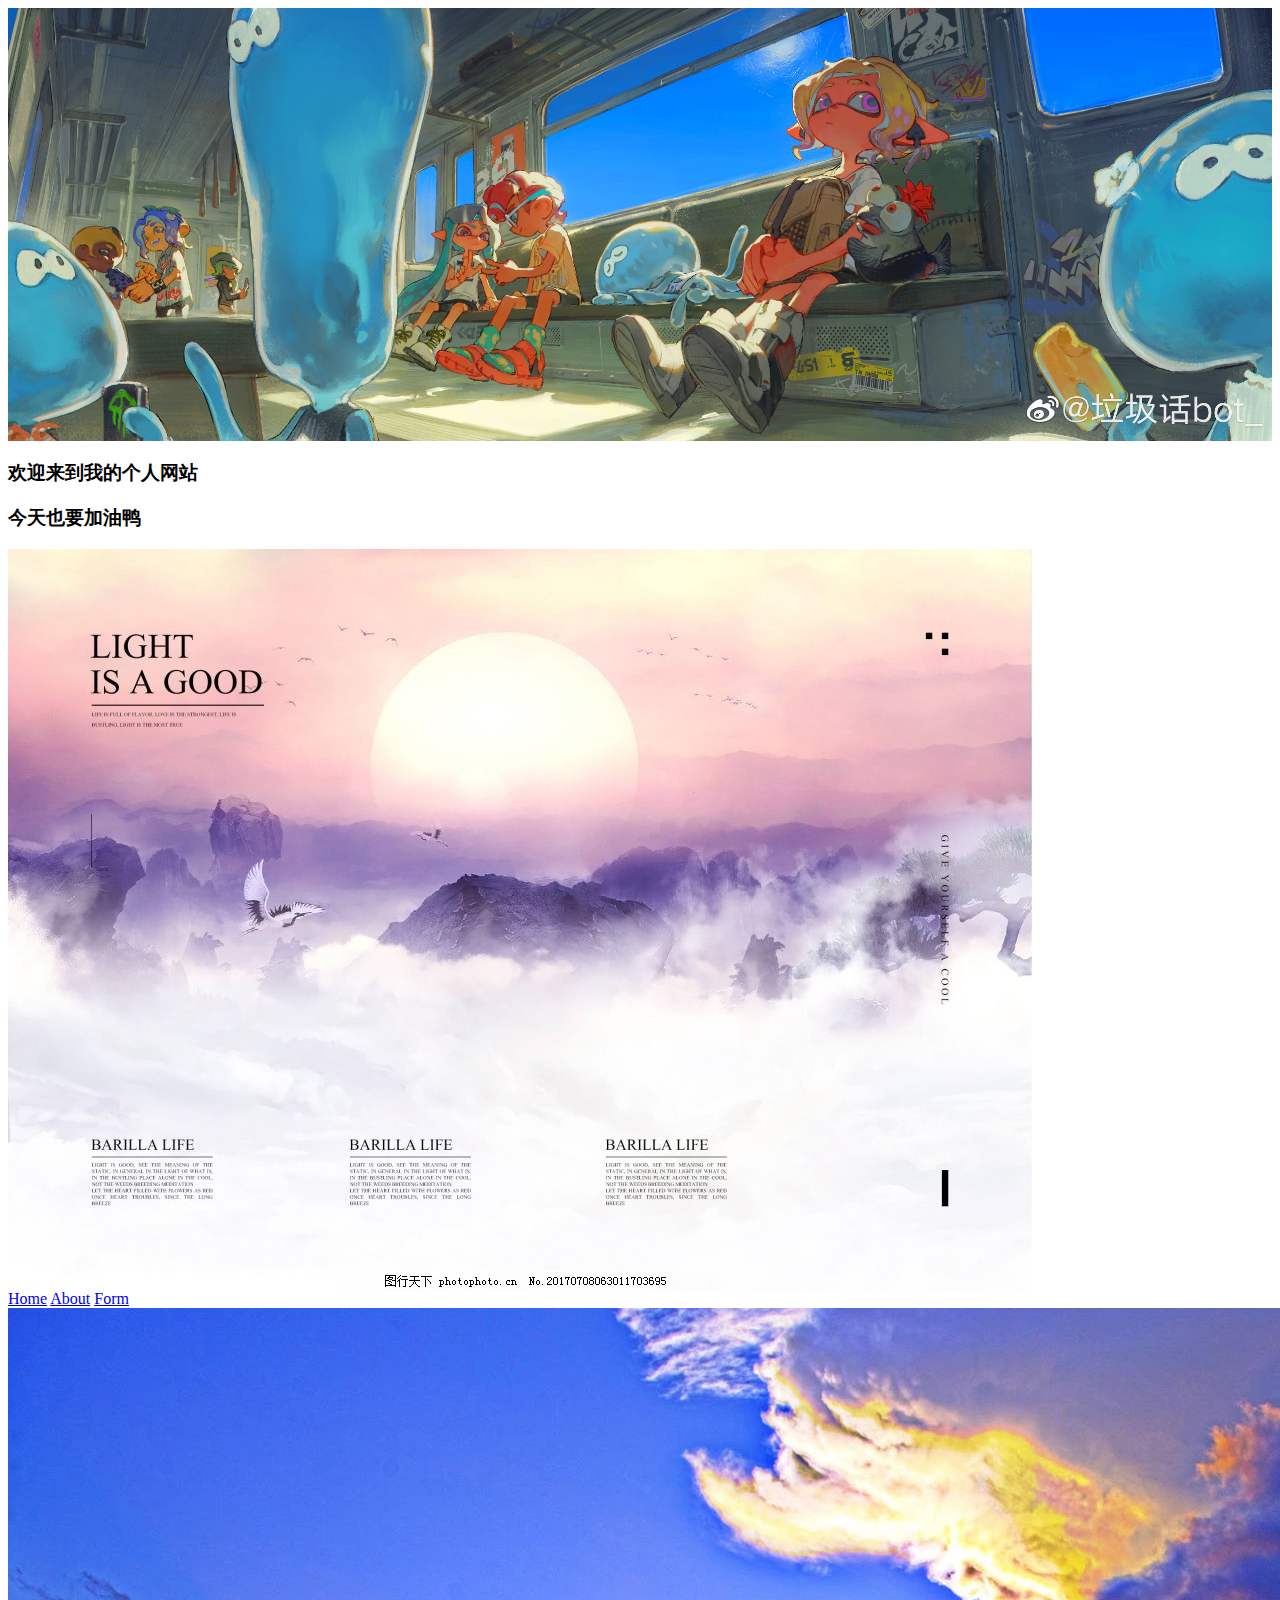
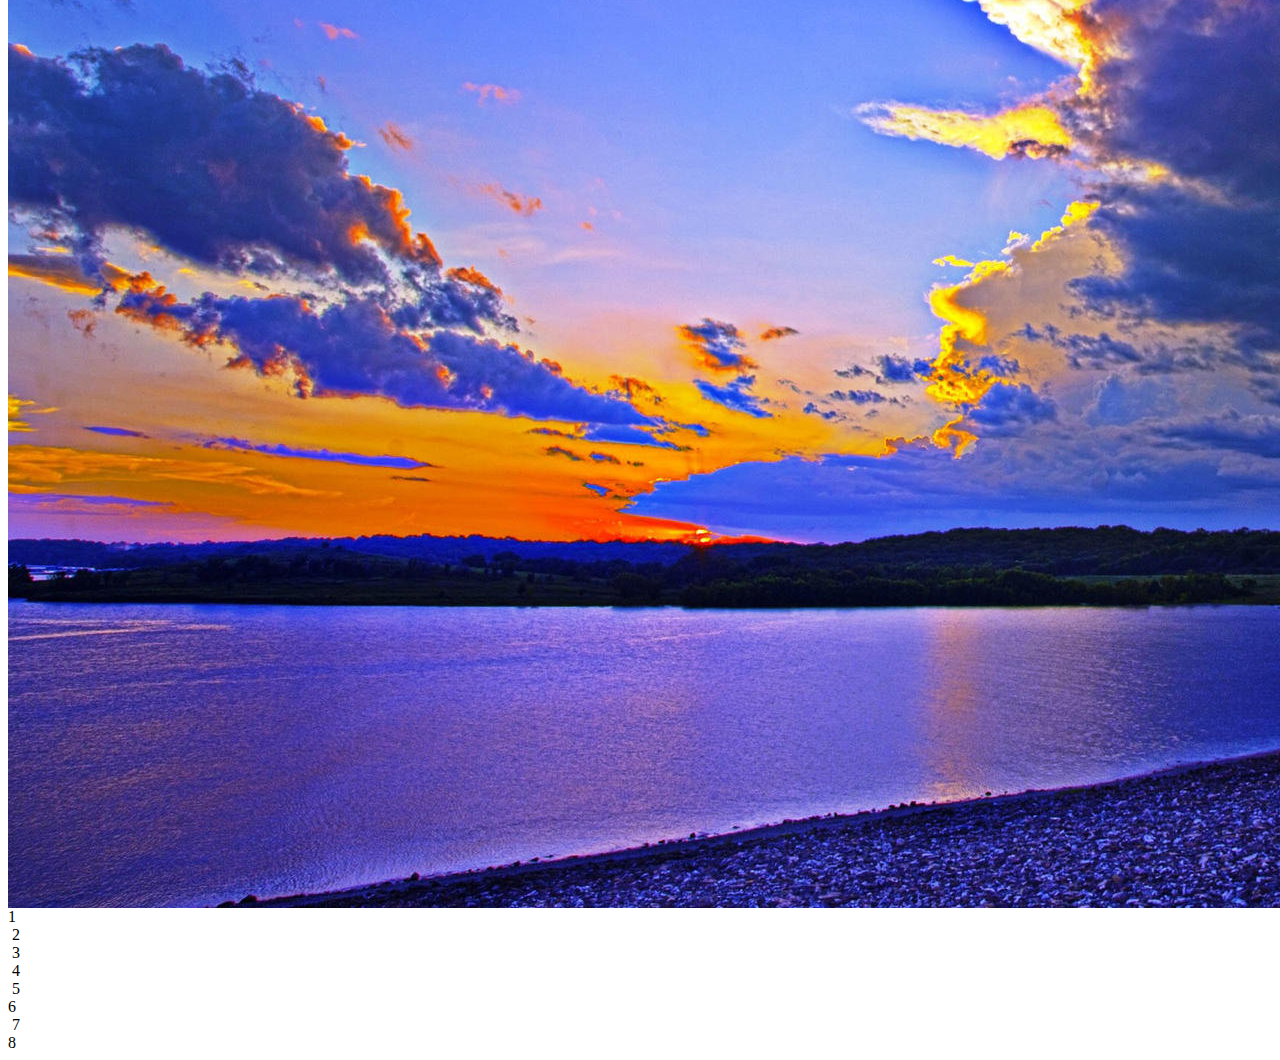
==== index.html @ 39a1edd8 "Create index.html" ====
<body>
    <div class="home">
        <div class="content">
            <div class="stars"></div>
            <img class="bgc" src="1703228105515.jpg" width="100%" alt="">
            <h3 class="title">欢迎来到我的个人网站</h3>
            <h3 class="titles">今天也要加油鸭</h3>
            <img class="icon" src="R.jpg" alt="">
            <div class='ribbon'>
                <a href='./index.html'><span>Home</span></a>
                <a href='./about.html'><span>About</span></a>
                <a href='./form.html'><span>Form</span></a>

            </div>

        </div>
        <div class="icons">
            <div class="icons_items">
                <img class="icons_items_imgs" src="R 2.jpg" alt="">
                <span>1</span>
            </div>
            <div class="icons_items">
                <img class="icons_items_imgs" src="./img/canting.png" alt="">
                <span>2</span>
            </div>
            <div class="icons_items">
                <img class="icons_items_imgs" src="./img/fengjing.png" alt="">
                <span>3</span>
            </div>
            <div class="icons_items">
                <img class="icons_items_imgs" src="./img/yewan.png" alt="">
                <span>4</span>
            </div>
        </div>
        <div class="introduce">
            <div class="introduce_item">
                <img class="introduce_item_img" src="./img/imgs15.jpg" alt="">
                <span class="introduce_item_title">5</span>

            </div>
            <div class="introduce_item">

                <span class="introduce_item_titles">6</span>
                <img class="introduce_item_img" src="./img/imgs36.jpg" alt="">
            </div>
            <div class="introduce_item">
                <img class="introduce_item_img" src="./img/imgs16.jpg" alt="">
                <span class="introduce_item_title">7</span>
            </div>
            <div class="introduce_item">
                <span class="introduce_item_titles">8</span>
                <img class="introduce_item_img" src="./img/imgs14.jpg" alt="">
            </div>
        </div>
        <audio autoplay="autoplay" id="audio" loop="loop">
                <source src="./video/music.mp3" type="audio/MP3">
               
        </audio>
        <img class="music_img" src="./img/music_img.png" alt="">
    </div>

</body>
<script>
    let mucics = document.getElementById('audio')
    document.body.addEventListener('mousemove', function() {
        setTimeout(() => {
            mucics.play();
        }, 2000);
    }, false);
</script>

</html>
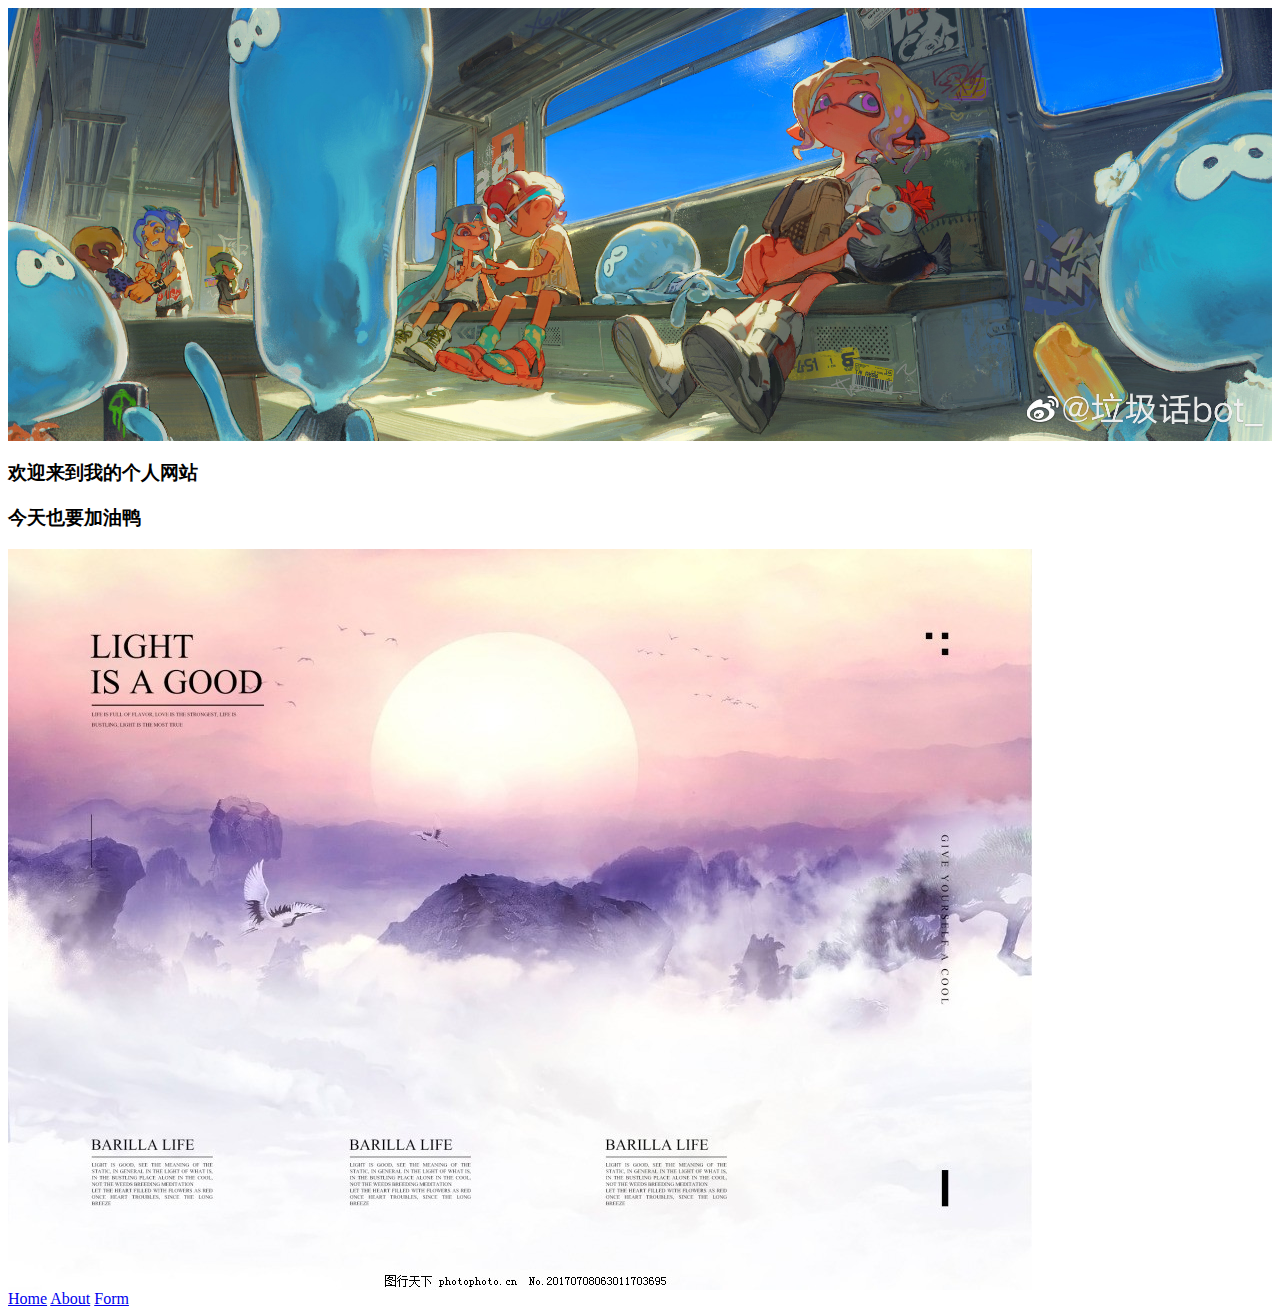
==== commit af33ba84: "Update index.html" ====
--- a/index.html
+++ b/index.html
@@ -12,61 +12,4 @@
                 <a href='./form.html'><span>Form</span></a>
 
             </div>
-
-        </div>
-        <div class="icons">
-            <div class="icons_items">
-                <img class="icons_items_imgs" src="R 2.jpg" alt="">
-                <span>1</span>
-            </div>
-            <div class="icons_items">
-                <img class="icons_items_imgs" src="./img/canting.png" alt="">
-                <span>2</span>
-            </div>
-            <div class="icons_items">
-                <img class="icons_items_imgs" src="./img/fengjing.png" alt="">
-                <span>3</span>
-            </div>
-            <div class="icons_items">
-                <img class="icons_items_imgs" src="./img/yewan.png" alt="">
-                <span>4</span>
-            </div>
-        </div>
-        <div class="introduce">
-            <div class="introduce_item">
-                <img class="introduce_item_img" src="./img/imgs15.jpg" alt="">
-                <span class="introduce_item_title">5</span>
-
-            </div>
-            <div class="introduce_item">
-
-                <span class="introduce_item_titles">6</span>
-                <img class="introduce_item_img" src="./img/imgs36.jpg" alt="">
-            </div>
-            <div class="introduce_item">
-                <img class="introduce_item_img" src="./img/imgs16.jpg" alt="">
-                <span class="introduce_item_title">7</span>
-            </div>
-            <div class="introduce_item">
-                <span class="introduce_item_titles">8</span>
-                <img class="introduce_item_img" src="./img/imgs14.jpg" alt="">
-            </div>
-        </div>
-        <audio autoplay="autoplay" id="audio" loop="loop">
-                <source src="./video/music.mp3" type="audio/MP3">
-               
-        </audio>
-        <img class="music_img" src="./img/music_img.png" alt="">
-    </div>
-
-</body>
-<script>
-    let mucics = document.getElementById('audio')
-    document.body.addEventListener('mousemove', function() {
-        setTimeout(() => {
-            mucics.play();
-        }, 2000);
-    }, false);
-</script>
-
 </html>
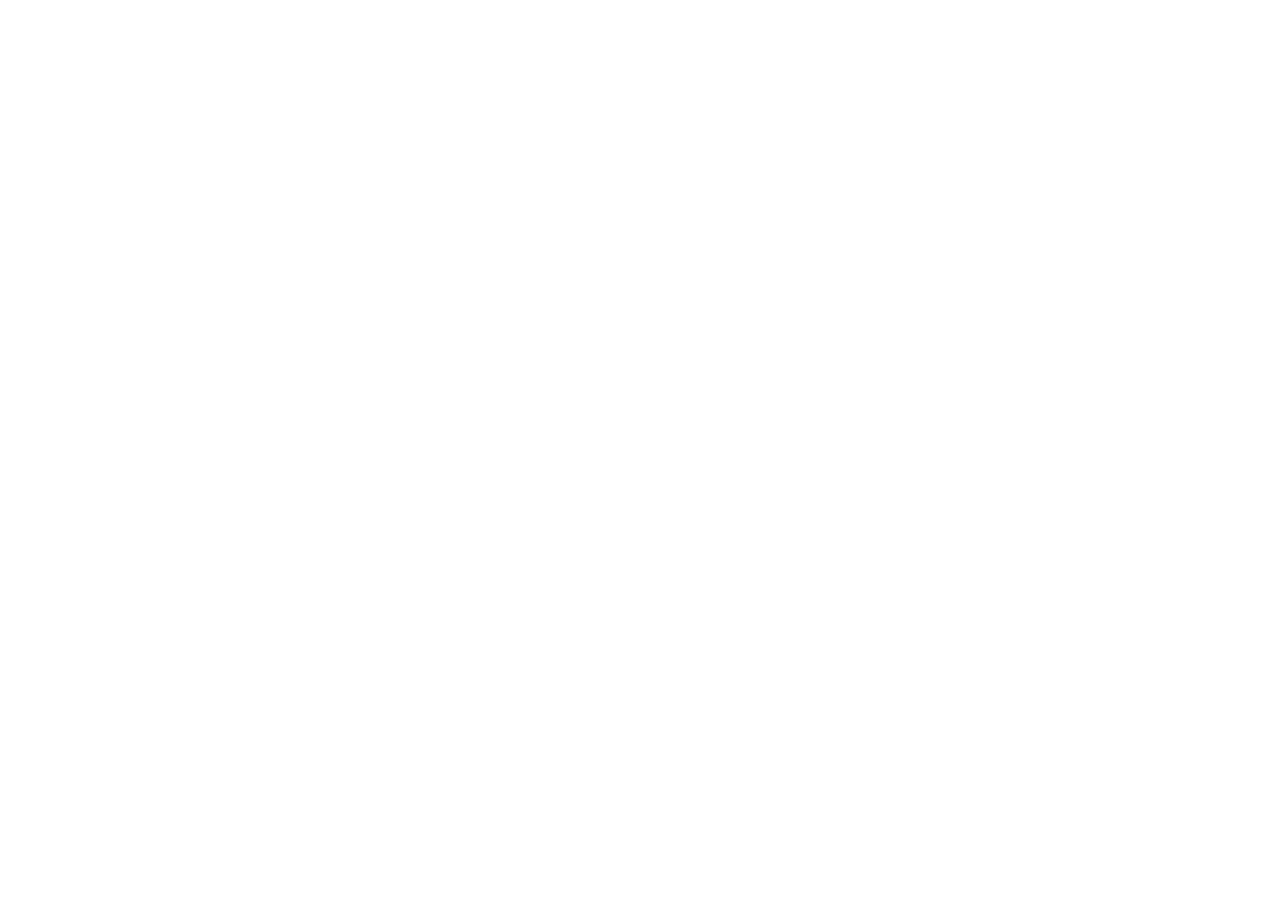
==== commit 3e7049d3: "Add files via upload" ====
--- a/index.html
+++ b/index.html
@@ -1,15 +1,48 @@
-<body>
-    <div class="home">
-        <div class="content">
-            <div class="stars"></div>
-            <img class="bgc" src="1703228105515.jpg" width="100%" alt="">
-            <h3 class="title">欢迎来到我的个人网站</h3>
-            <h3 class="titles">今天也要加油鸭</h3>
-            <img class="icon" src="R.jpg" alt="">
-            <div class='ribbon'>
-                <a href='./index.html'><span>Home</span></a>
-                <a href='./about.html'><span>About</span></a>
-                <a href='./form.html'><span>Form</span></a>
-
-            </div>
-</html>
+<!DOCTYPE html>
+<html lang="en">
+<head>
+    <meta charset="UTF-8">
+    <meta http-equiv="X-UA-Compatible" content="IE=edge">
+    <meta name="viewport" content="width=device-width, initial-scale=1.0">
+    <title>Wangzirui32 个人Github博客页面</title>
+    <link rel="stylesheet" href="https://stackpath.bootstrapcdn.com/bootstrap/3.4.1/css/bootstrap.min.css" integrity="sha384-HSMxcRTRxnN+Bdg0JdbxYKrThecOKuH5zCYotlSAcp1+c8xmyTe9GYg1l9a69psu" crossorigin="anonymous">
+    <script src="https://cdn.bootcdn.net/ajax/libs/jquery/3.6.0/jquery.js"></script>
+    <style>
+        html{
+            height: 100%;
+        }
+        body {
+            background-image: url("/bg.png");
+            background-repeat: no-repeat;
+            background-size: 100% 100%;
+            opacity: 0.8;
+        }
+    <yle>
+</head>
+<body>
+    <div class="container">
+        <div class="jumbotron">
+            <div class="container">
+                <h1>Wangzirui32 个人网站 <small>Github Pages</small></h1>
+                <p>这里是wangzirui32的个人网站，更多信息请往下继续浏览，站点由Github Pages提供！</p>
+            </div>
+        </div>
+        <h3>CSDN专栏文章</h3>
+        <ul class="list-group">
+            <li class="list-group-item"><a href="https://blog.csdn.net/wangzirui32/category_10745800.html">Python</a></li>
+            <li class="list-group-item"><a href="https://blog.csdn.net/wangzirui32/category_10923311.html">Python网络爬虫</a><>
+            <li class="list-group-item"><a href="https://blog.csdn.net/wangzirui32/category_10769409.html">Python模块介绍使用</a><>
+            <li class="list-group-item"><a href="https://blog.csdn.net/wangzirui32/category_10807102.html">HTML</a></li>
+            <li class="list-group-item"><a href="https://blog.csdn.net/wangzirui32/category_11747585.html">Boostarp</a></li>
+            <li class="list-group-item"><a href="https://blog.csdn.net/wangzirui32/category_10812072.html">JavaScript</a></li>
+            <li class="list-group-item"><a href="https://blog.csdn.net/wangzirui32/category_10926142.html">jQuery</a></li>
+        </ul>
+        <h3>其他资源</h3>
+        <div class="links">
+            <a href="https://github.com/wangzirui32" class="btn btn-primary">Github</a>
+            <a href="https://blog.csdn.net/wangzirui32" class="btn btn-danger">CSDN</a>
+            <a href="https://gitee.com/wangzirui32" class="btn btn-warning">Gitee</a>
+        </div>
+    </div>
+</body>
+<ml>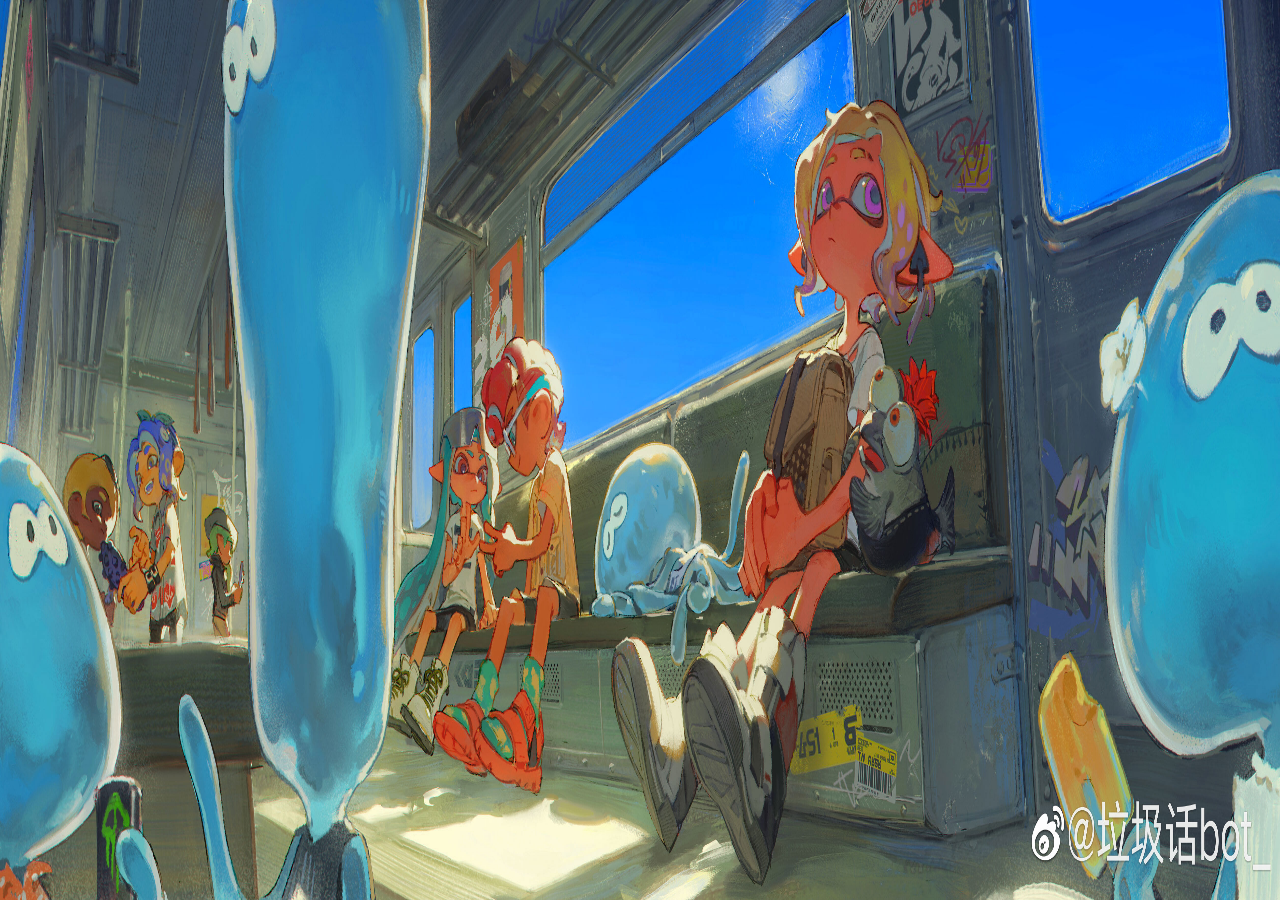
==== commit 527a15fb: "Update index.html" ====
--- a/index.html
+++ b/index.html
@@ -4,7 +4,7 @@
     <meta charset="UTF-8">
     <meta http-equiv="X-UA-Compatible" content="IE=edge">
     <meta name="viewport" content="width=device-width, initial-scale=1.0">
-    <title>Wangzirui32 个人Github博客页面</title>
+    <title>sdnkop的Github页面</title>
     <link rel="stylesheet" href="https://stackpath.bootstrapcdn.com/bootstrap/3.4.1/css/bootstrap.min.css" integrity="sha384-HSMxcRTRxnN+Bdg0JdbxYKrThecOKuH5zCYotlSAcp1+c8xmyTe9GYg1l9a69psu" crossorigin="anonymous">
     <script src="https://cdn.bootcdn.net/ajax/libs/jquery/3.6.0/jquery.js"></script>
     <style>
@@ -12,7 +12,7 @@
             height: 100%;
         }
         body {
-            background-image: url("/bg.png");
+            background-image: url("1703228105515.jpg");
             background-repeat: no-repeat;
             background-size: 100% 100%;
             opacity: 0.8;
@@ -23,8 +23,7 @@
     <div class="container">
         <div class="jumbotron">
             <div class="container">
-                <h1>Wangzirui32 个人网站 <small>Github Pages</small></h1>
-                <p>这里是wangzirui32的个人网站，更多信息请往下继续浏览，站点由Github Pages提供！</p>
+                <h1>sdnkop<small>Github Pages</small></h1>
             </div>
         </div>
         <h3>CSDN专栏文章</h3>
@@ -37,7 +36,7 @@
             <li class="list-group-item"><a href="https://blog.csdn.net/wangzirui32/category_10812072.html">JavaScript</a></li>
             <li class="list-group-item"><a href="https://blog.csdn.net/wangzirui32/category_10926142.html">jQuery</a></li>
         </ul>
-        <h3>其他资源</h3>
+        <h3>其他</h3>
         <div class="links">
             <a href="https://github.com/wangzirui32" class="btn btn-primary">Github</a>
             <a href="https://blog.csdn.net/wangzirui32" class="btn btn-danger">CSDN</a>
@@ -45,4 +44,4 @@
         </div>
     </div>
 </body>
-<ml>+<ml>
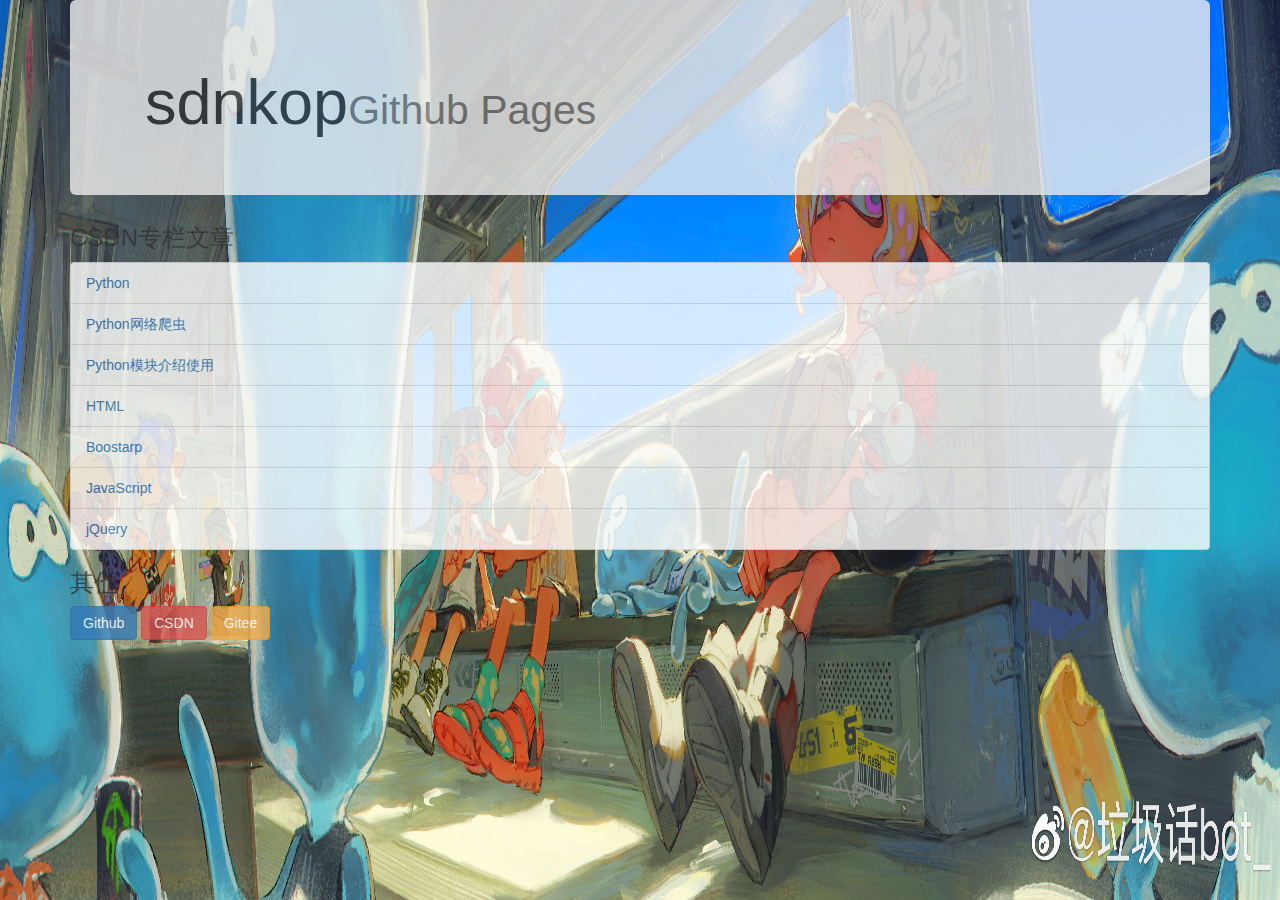
==== commit 3691272f: "Update index.html" ====
--- a/index.html
+++ b/index.html
@@ -17,7 +17,7 @@
             background-size: 100% 100%;
             opacity: 0.8;
         }
-    <yle>
+    </style>
 </head>
 <body>
     <div class="container">
@@ -29,8 +29,8 @@
         <h3>CSDN专栏文章</h3>
         <ul class="list-group">
             <li class="list-group-item"><a href="https://blog.csdn.net/wangzirui32/category_10745800.html">Python</a></li>
-            <li class="list-group-item"><a href="https://blog.csdn.net/wangzirui32/category_10923311.html">Python网络爬虫</a><>
-            <li class="list-group-item"><a href="https://blog.csdn.net/wangzirui32/category_10769409.html">Python模块介绍使用</a><>
+            <li class="list-group-item"><a href="https://blog.csdn.net/wangzirui32/category_10923311.html">Python网络爬虫</a></li>
+            <li class="list-group-item"><a href="https://blog.csdn.net/wangzirui32/category_10769409.html">Python模块介绍使用</a></li>
             <li class="list-group-item"><a href="https://blog.csdn.net/wangzirui32/category_10807102.html">HTML</a></li>
             <li class="list-group-item"><a href="https://blog.csdn.net/wangzirui32/category_11747585.html">Boostarp</a></li>
             <li class="list-group-item"><a href="https://blog.csdn.net/wangzirui32/category_10812072.html">JavaScript</a></li>
@@ -44,4 +44,4 @@
         </div>
     </div>
 </body>
-<ml>
+</html>
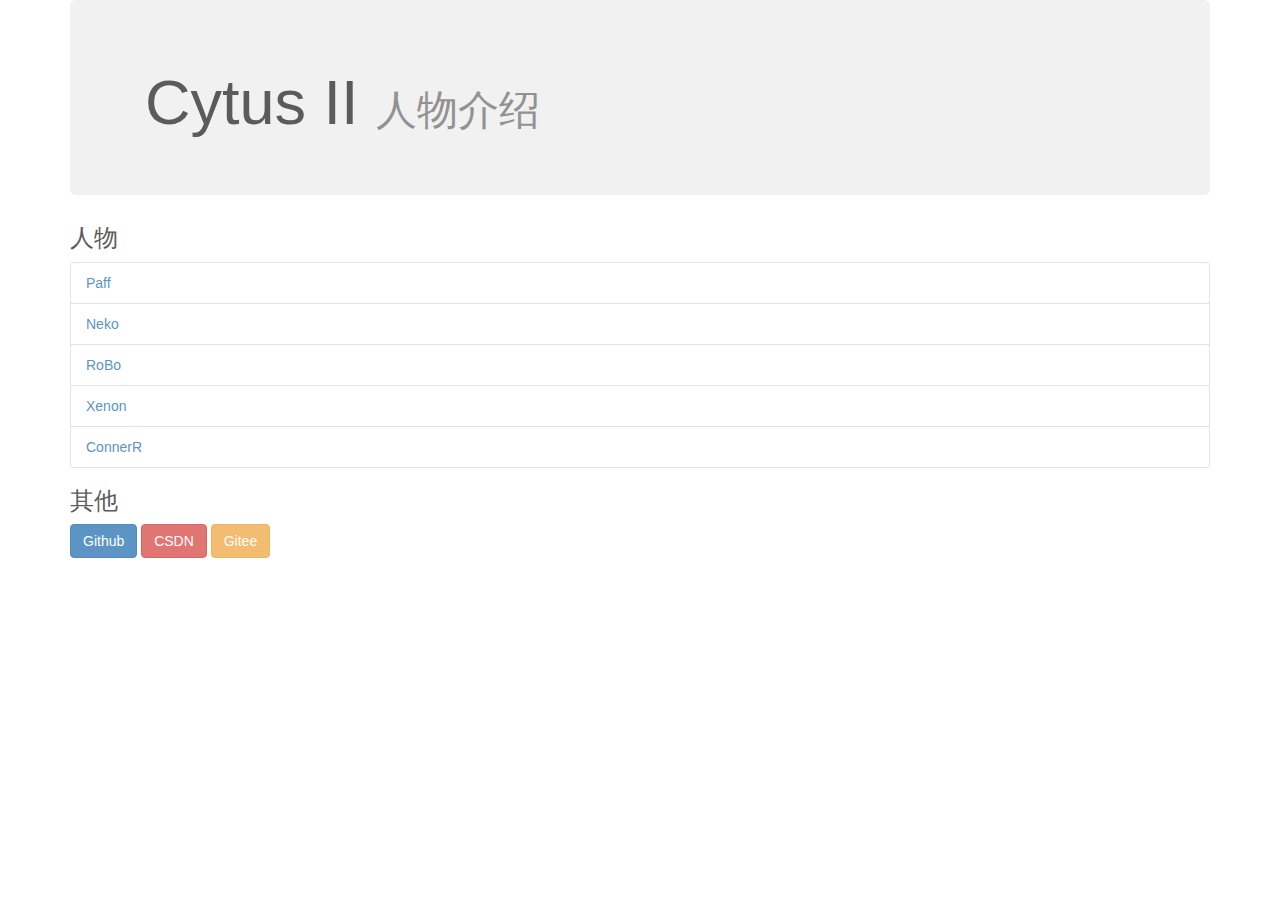
==== commit ded62080: "Update index.html" ====
--- a/index.html
+++ b/index.html
@@ -4,7 +4,7 @@
     <meta charset="UTF-8">
     <meta http-equiv="X-UA-Compatible" content="IE=edge">
     <meta name="viewport" content="width=device-width, initial-scale=1.0">
-    <title>sdnkop的Github页面</title>
+    <title>Cytus  II</title>
     <link rel="stylesheet" href="https://stackpath.bootstrapcdn.com/bootstrap/3.4.1/css/bootstrap.min.css" integrity="sha384-HSMxcRTRxnN+Bdg0JdbxYKrThecOKuH5zCYotlSAcp1+c8xmyTe9GYg1l9a69psu" crossorigin="anonymous">
     <script src="https://cdn.bootcdn.net/ajax/libs/jquery/3.6.0/jquery.js"></script>
     <style>
@@ -12,7 +12,7 @@
             height: 100%;
         }
         body {
-            background-image: url("1703228105515.jpg");
+            background-image: url("1.jpg");
             background-repeat: no-repeat;
             background-size: 100% 100%;
             opacity: 0.8;
@@ -23,18 +23,16 @@
     <div class="container">
         <div class="jumbotron">
             <div class="container">
-                <h1>sdnkop<small>Github Pages</small></h1>
+                <h1>Cytus II   <small>   人物介绍</small></h1>
             </div>
         </div>
-        <h3>CSDN专栏文章</h3>
+        <h3>  人物  </h3>
         <ul class="list-group">
-            <li class="list-group-item"><a href="https://blog.csdn.net/wangzirui32/category_10745800.html">Python</a></li>
-            <li class="list-group-item"><a href="https://blog.csdn.net/wangzirui32/category_10923311.html">Python网络爬虫</a></li>
-            <li class="list-group-item"><a href="https://blog.csdn.net/wangzirui32/category_10769409.html">Python模块介绍使用</a></li>
-            <li class="list-group-item"><a href="https://blog.csdn.net/wangzirui32/category_10807102.html">HTML</a></li>
-            <li class="list-group-item"><a href="https://blog.csdn.net/wangzirui32/category_11747585.html">Boostarp</a></li>
-            <li class="list-group-item"><a href="https://blog.csdn.net/wangzirui32/category_10812072.html">JavaScript</a></li>
-            <li class="list-group-item"><a href="https://blog.csdn.net/wangzirui32/category_10926142.html">jQuery</a></li>
+            <li class="list-group-item"><a href="https://blog.csdn.net/wangzirui32/category_10745800.html">Paff</a></li>
+            <li class="list-group-item"><a href="https://blog.csdn.net/wangzirui32/category_10923311.html">Neko</a></li>
+            <li class="list-group-item"><a href="https://blog.csdn.net/wangzirui32/category_10769409.html">RoBo</a></li>
+            <li class="list-group-item"><a href="https://blog.csdn.net/wangzirui32/category_10807102.html">Xenon</a></li>
+            <li class="list-group-item"><a href="https://blog.csdn.net/wangzirui32/category_11747585.html">ConnerR</a></li>
         </ul>
         <h3>其他</h3>
         <div class="links">
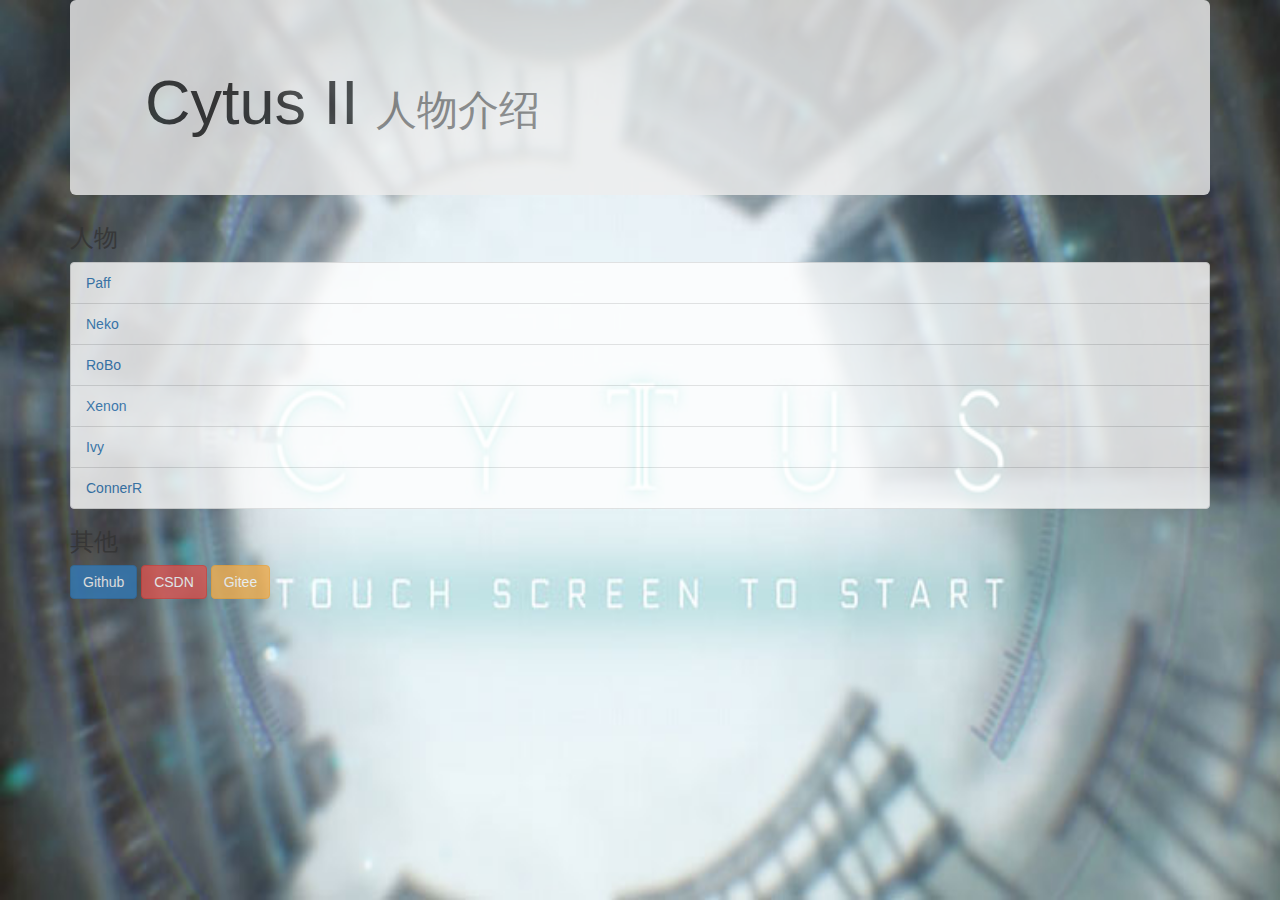
==== commit 70d12d30: "Update index.html" ====
--- a/index.html
+++ b/index.html
@@ -28,11 +28,12 @@
         </div>
         <h3>  人物  </h3>
         <ul class="list-group">
-            <li class="list-group-item"><a href="https://blog.csdn.net/wangzirui32/category_10745800.html">Paff</a></li>
-            <li class="list-group-item"><a href="https://blog.csdn.net/wangzirui32/category_10923311.html">Neko</a></li>
-            <li class="list-group-item"><a href="https://blog.csdn.net/wangzirui32/category_10769409.html">RoBo</a></li>
-            <li class="list-group-item"><a href="https://blog.csdn.net/wangzirui32/category_10807102.html">Xenon</a></li>
-            <li class="list-group-item"><a href="https://blog.csdn.net/wangzirui32/category_11747585.html">ConnerR</a></li>
+            <li class="list-group-item"><a href="https://wiki.biligame.com/cytus2/PAFF">Paff</a></li>
+            <li class="list-group-item"><a href="https://wiki.biligame.com/cytus2/NEKO">Neko</a></li>
+            <li class="list-group-item"><a href="https://wiki.biligame.com/cytus2/ROBO_Head">RoBo</a></li>
+            <li class="list-group-item"><a href="https://wiki.biligame.com/cytus2/Xenon">Xenon</a></li>
+            <li class="list-group-item"><a href="https://wiki.biligame.com/cytus2/Ivy">Ivy</a></li>
+            <li class="list-group-item"><a href="https://wiki.biligame.com/cytus2/ConneR">ConnerR</a></li>
         </ul>
         <h3>其他</h3>
         <div class="links">
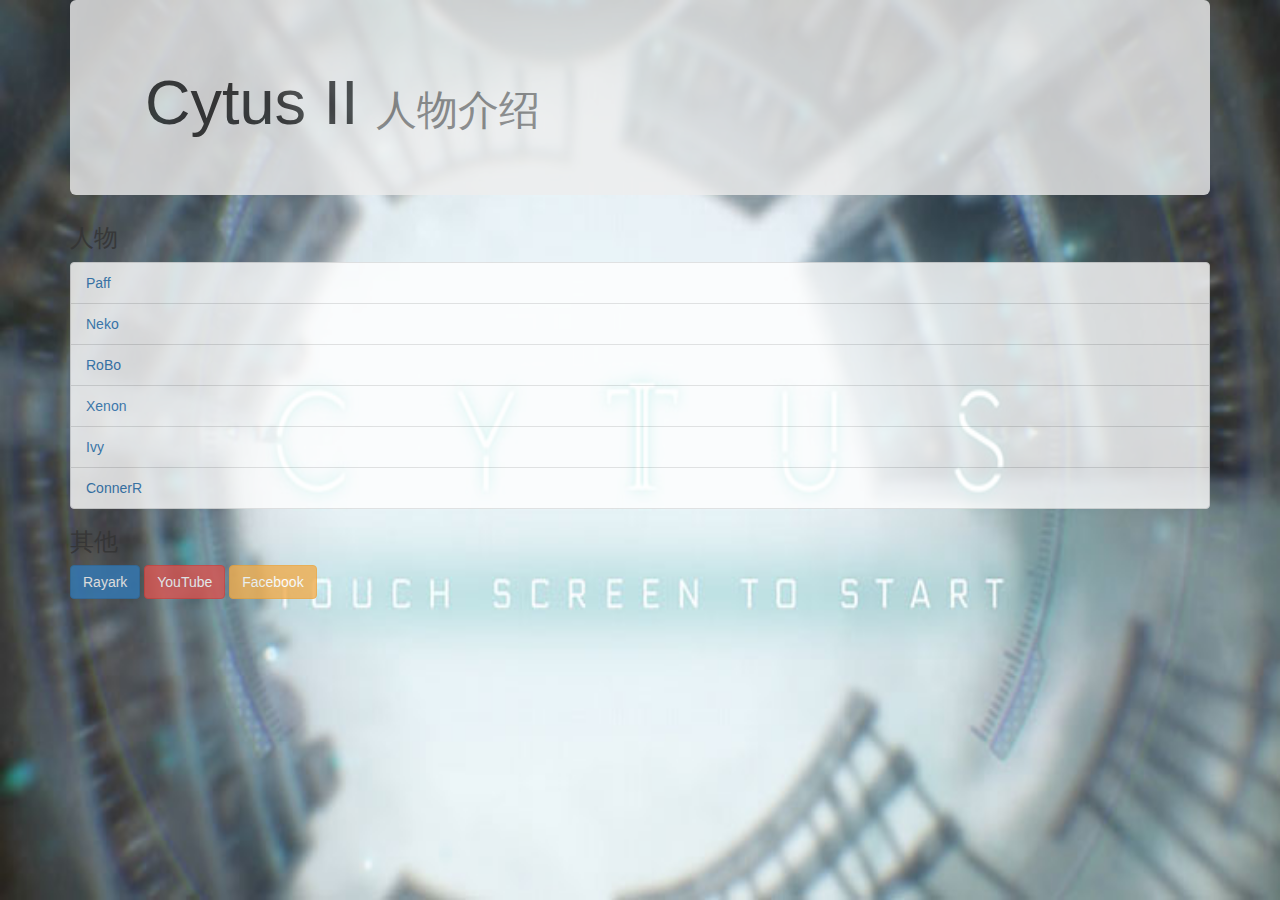
==== commit 58de9218: "Update index.html" ====
--- a/index.html
+++ b/index.html
@@ -37,9 +37,9 @@
         </ul>
         <h3>其他</h3>
         <div class="links">
-            <a href="https://github.com/wangzirui32" class="btn btn-primary">Github</a>
-            <a href="https://blog.csdn.net/wangzirui32" class="btn btn-danger">CSDN</a>
-            <a href="https://gitee.com/wangzirui32" class="btn btn-warning">Gitee</a>
+            <a href="https://rayark.com/g/cytus2/" class="btn btn-primary">Rayark</a>
+            <a href="https://www.youtube.com/RayarkInc" class="btn btn-danger">YouTube</a>
+            <a href="https://www.facebook.com/rayark.cytus/" class="btn btn-warning">Facebook</a>
         </div>
     </div>
 </body>
